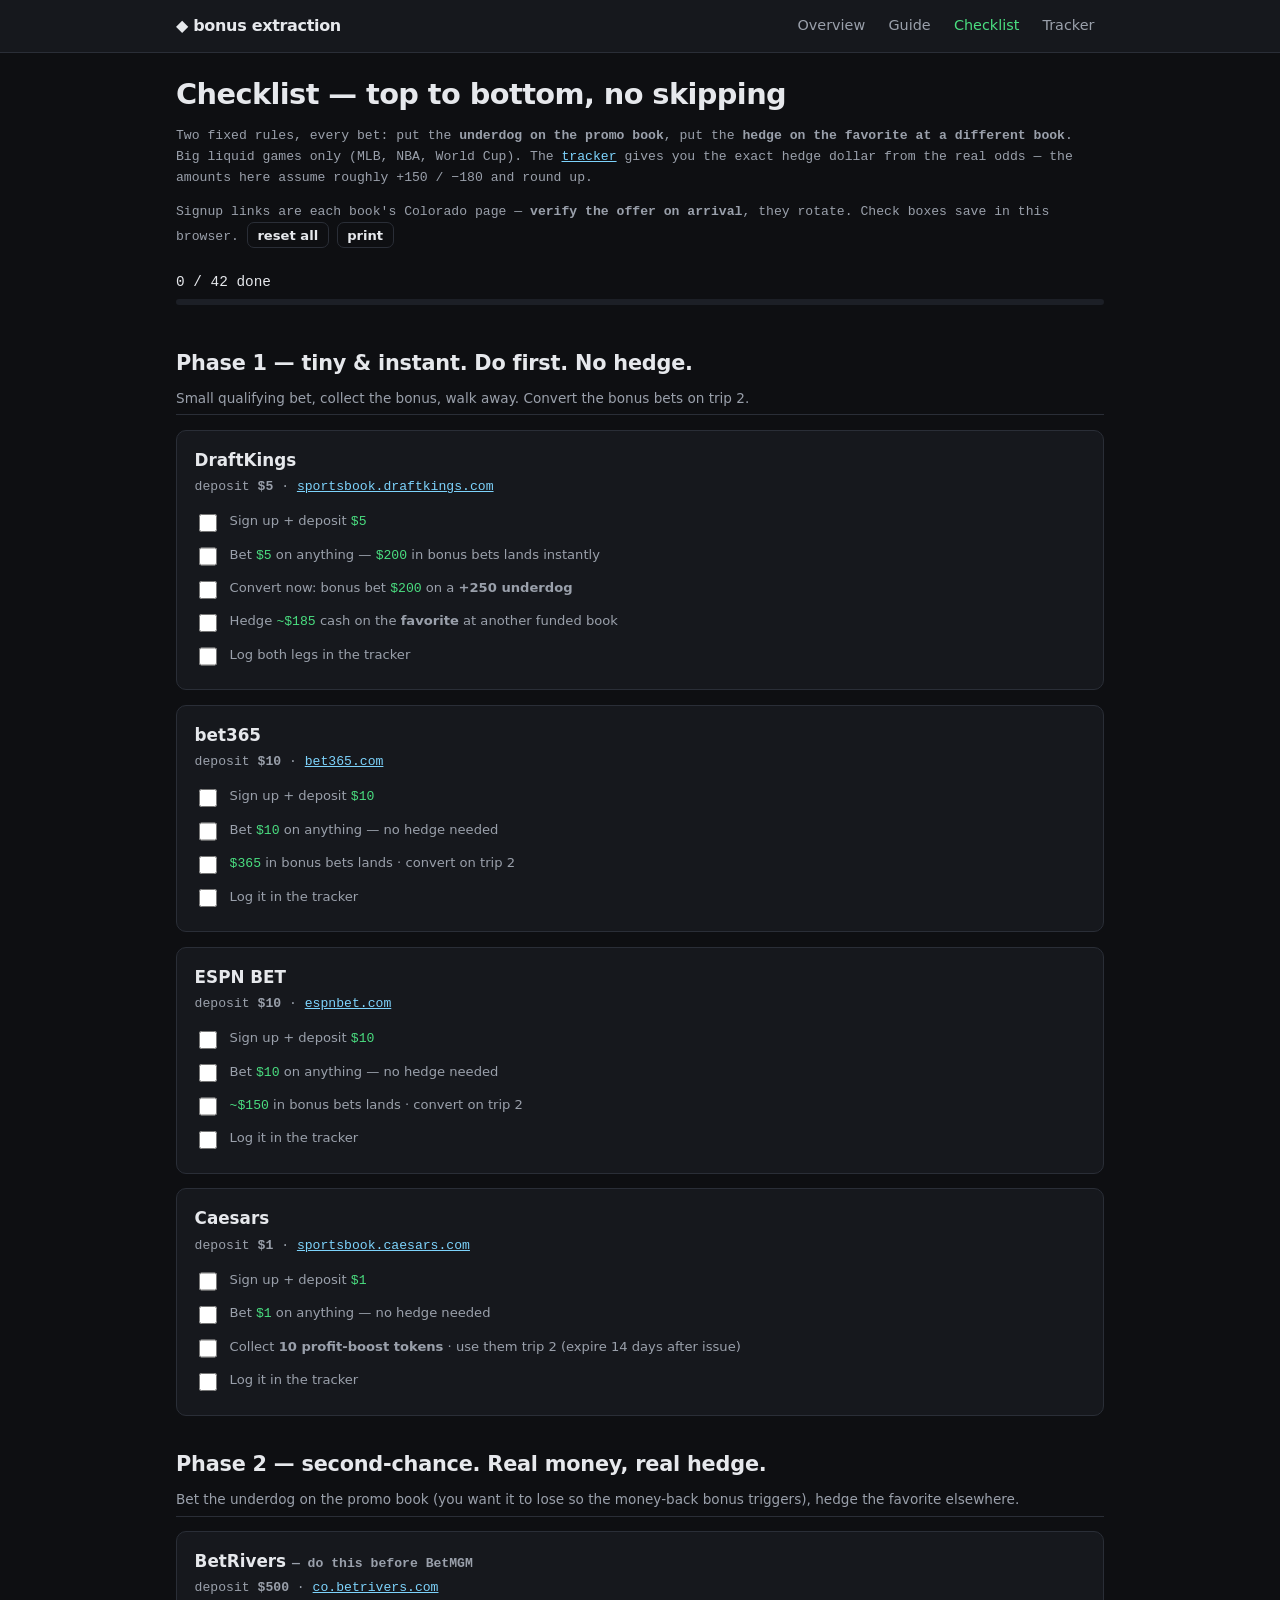
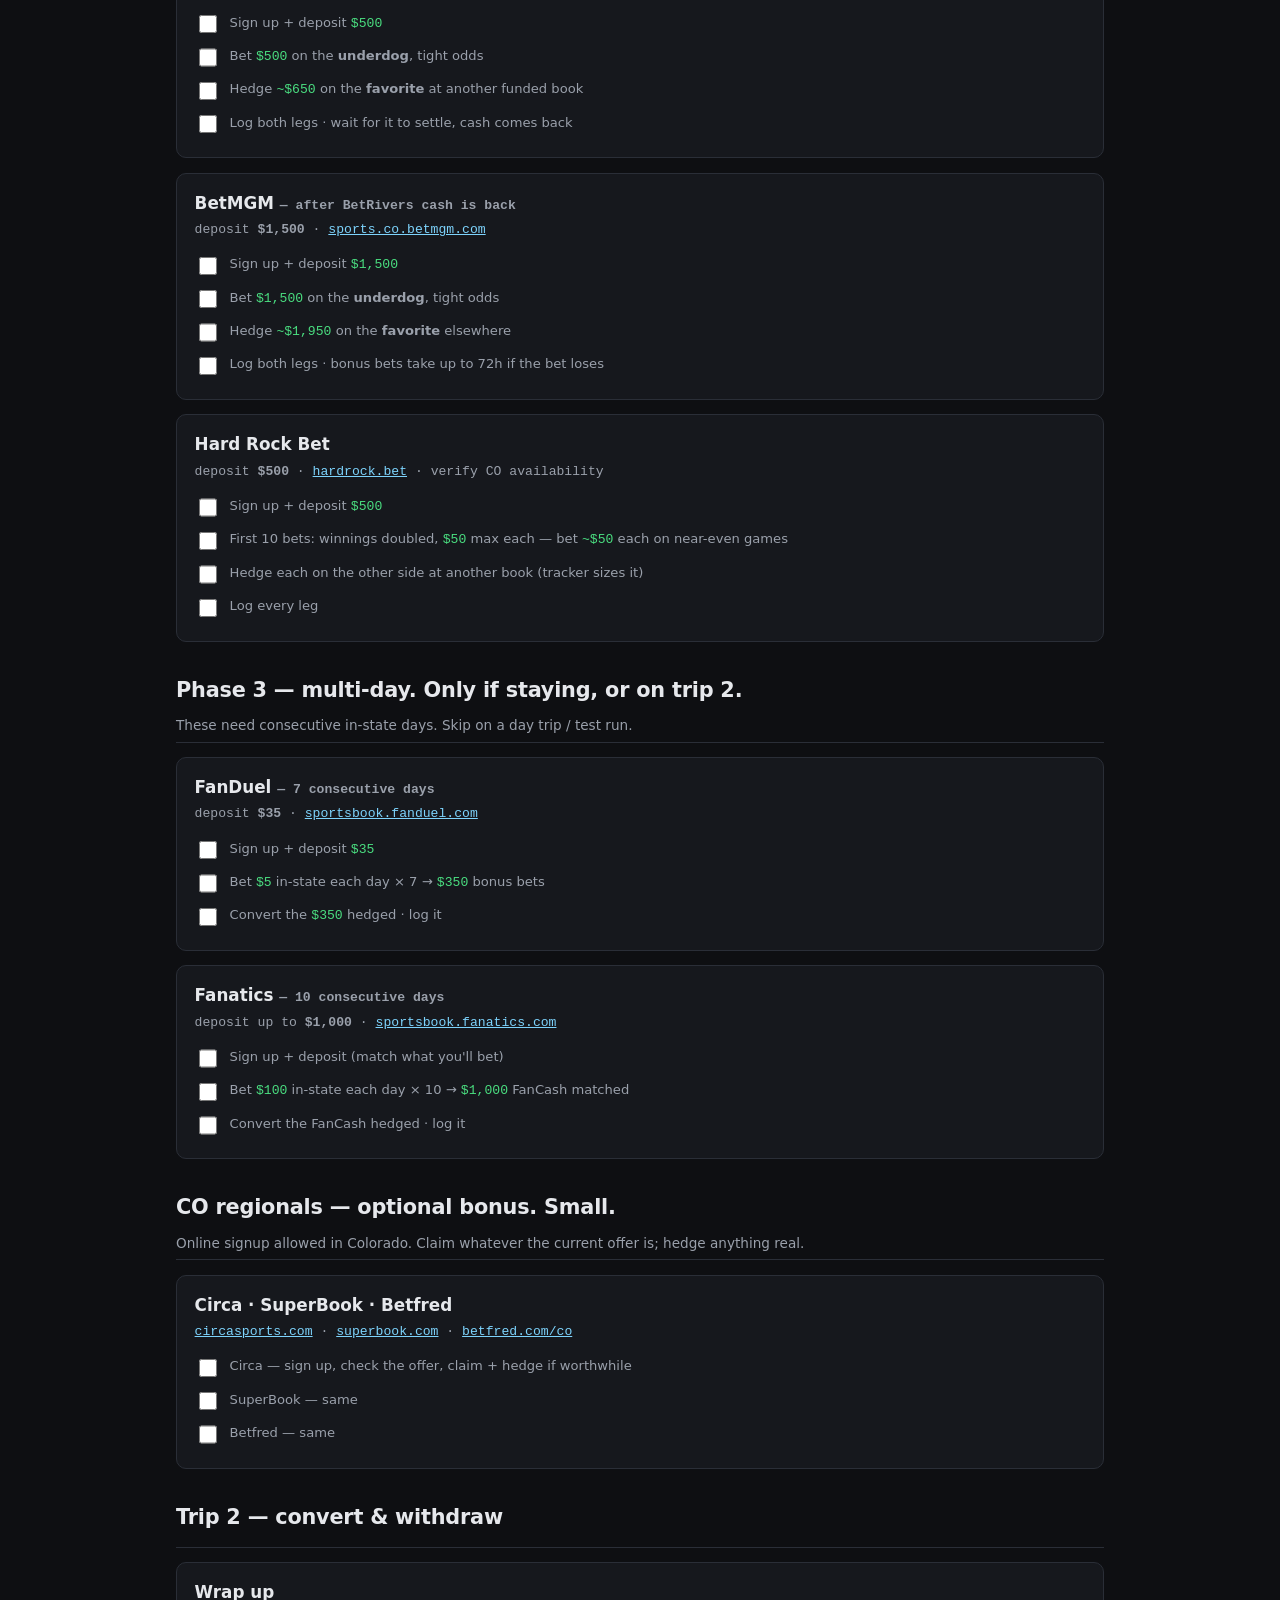
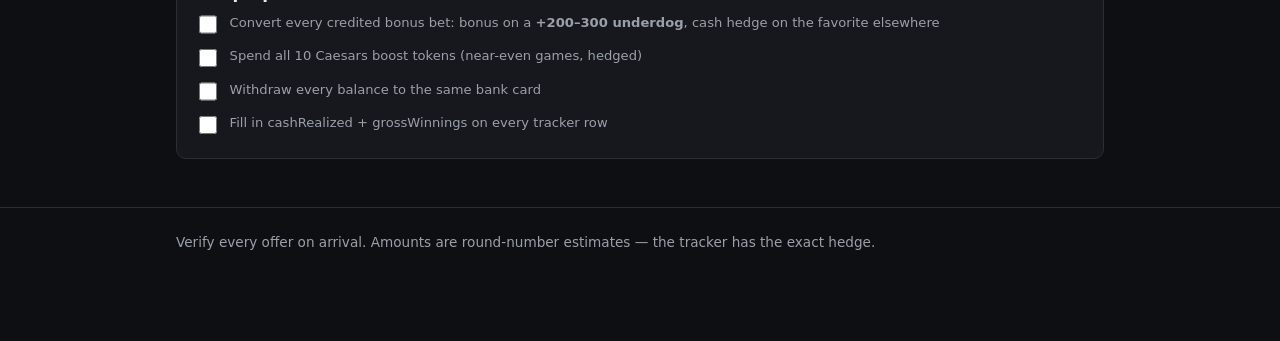
==== checklist.html @ 3ed92b59 "Add dead-simple checkbox run-sheet (checklist.html) Per book: signup URL, underdog/favorite role, do" ====
<!doctype html>
<html lang="en">
<head>
  <meta charset="utf-8">
  <meta name="viewport" content="width=device-width, initial-scale=1">
  <meta name="robots" content="noindex">
  <title>Checklist — do these in order</title>
  <link rel="stylesheet" href="css/style.css">
  <style>
    .job { background: var(--bg-raised); border: 1px solid var(--border); border-radius: 10px; padding: 1rem 1.1rem; margin: 0.9rem 0; }
    .job h3 { margin: 0 0 0.15rem; font-size: 1.05rem; }
    .job .meta { font-family: var(--mono); font-size: 0.82rem; color: var(--text-dim); margin-bottom: 0.6rem; }
    .job .meta a { color: var(--link); }
    .check { display: flex; gap: 0.6rem; align-items: flex-start; padding: 0.3rem 0; font-size: 0.95rem; line-height: 1.45; }
    .check input { width: 1.15rem; height: 1.15rem; flex-shrink: 0; margin-top: 0.15rem; accent-color: var(--accent); }
    .check .amt { font-family: var(--mono); font-variant-numeric: tabular-nums; color: var(--accent); }
    .check.done label { text-decoration: line-through; color: var(--text-dim); }
    .phase { margin: 2rem 0 0.5rem; padding-bottom: 0.3rem; border-bottom: 1px solid var(--border); }
    .phase small { display: block; color: var(--text-dim); font-weight: 400; font-size: 0.85rem; margin-top: 0.15rem; }
    .rule { font-family: var(--mono); font-size: 0.82rem; color: var(--text-dim); }
    .progress { position: sticky; top: 52px; background: var(--bg); padding: 0.6rem 0; z-index: 5; font-family: var(--mono); font-size: 0.9rem; }
    .progress .bar { height: 6px; background: var(--bg-input); border-radius: 999px; overflow: hidden; margin-top: 0.3rem; }
    .progress .bar > i { display: block; height: 100%; background: var(--accent); width: 0; transition: width 0.2s; }
    @media print {
      header.site, footer.site, .progress, #reset, .noprint { display: none !important; }
      .job { break-inside: avoid; border-color: #999; }
      body { background: #fff; color: #000; }
    }
  </style>
</head>
<body>
<header class="site">
  <div class="wrap">
    <a class="brand" href="index.html">◆ bonus extraction</a>
    <nav>
      <a href="index.html">Overview</a>
      <a href="guide.html">Guide</a>
      <a href="checklist.html" class="active">Checklist</a>
      <a href="tracker.html">Tracker</a>
    </nav>
  </div>
</header>

<main class="wrap">
  <h1>Checklist — top to bottom, no skipping</h1>
  <p class="rule">Two fixed rules, every bet: put the <strong>underdog on the promo book</strong>,
    put the <strong>hedge on the favorite at a different book</strong>. Big liquid games only
    (MLB, NBA, World Cup). The <a href="tracker.html">tracker</a> gives you the exact hedge
    dollar from the real odds — the amounts here assume roughly +150 / −180 and round up.</p>
  <p class="rule noprint">Signup links are each book's Colorado page — <strong>verify the offer
    on arrival</strong>, they rotate. Check boxes save in this browser.
    <button id="reset" class="btn ghost sm" type="button">reset all</button>
    <button class="btn ghost sm noprint" type="button" onclick="window.print()">print</button></p>

  <div class="progress">
    <span id="ptext">0 / 0 done</span>
    <div class="bar"><i id="pbar"></i></div>
  </div>

  <div class="phase"><h2>Phase 1 — tiny & instant. Do first. No hedge.</h2>
    <small>Small qualifying bet, collect the bonus, walk away. Convert the bonus bets on trip 2.</small></div>

  <div class="job" data-job>
    <h3>DraftKings</h3>
    <div class="meta">deposit <b>$5</b> · <a href="https://sportsbook.draftkings.com/" target="_blank" rel="noopener">sportsbook.draftkings.com</a></div>
    <div class="check"><input type="checkbox" id="dk1"><label for="dk1">Sign up + deposit <span class="amt">$5</span></label></div>
    <div class="check"><input type="checkbox" id="dk2"><label for="dk2">Bet <span class="amt">$5</span> on anything — <span class="amt">$200</span> in bonus bets lands instantly</label></div>
    <div class="check"><input type="checkbox" id="dk3"><label for="dk3">Convert now: bonus bet <span class="amt">$200</span> on a <b>+250 underdog</b></label></div>
    <div class="check"><input type="checkbox" id="dk4"><label for="dk4">Hedge <span class="amt">~$185</span> cash on the <b>favorite</b> at another funded book</label></div>
    <div class="check"><input type="checkbox" id="dk5"><label for="dk5">Log both legs in the tracker</label></div>
  </div>

  <div class="job" data-job>
    <h3>bet365</h3>
    <div class="meta">deposit <b>$10</b> · <a href="https://www.bet365.com/" target="_blank" rel="noopener">bet365.com</a></div>
    <div class="check"><input type="checkbox" id="b365a"><label for="b365a">Sign up + deposit <span class="amt">$10</span></label></div>
    <div class="check"><input type="checkbox" id="b365b"><label for="b365b">Bet <span class="amt">$10</span> on anything — no hedge needed</label></div>
    <div class="check"><input type="checkbox" id="b365c"><label for="b365c"><span class="amt">$365</span> in bonus bets lands · convert on trip 2</label></div>
    <div class="check"><input type="checkbox" id="b365d"><label for="b365d">Log it in the tracker</label></div>
  </div>

  <div class="job" data-job>
    <h3>ESPN BET</h3>
    <div class="meta">deposit <b>$10</b> · <a href="https://espnbet.com/" target="_blank" rel="noopener">espnbet.com</a></div>
    <div class="check"><input type="checkbox" id="espna"><label for="espna">Sign up + deposit <span class="amt">$10</span></label></div>
    <div class="check"><input type="checkbox" id="espnb"><label for="espnb">Bet <span class="amt">$10</span> on anything — no hedge needed</label></div>
    <div class="check"><input type="checkbox" id="espnc"><label for="espnc"><span class="amt">~$150</span> in bonus bets lands · convert on trip 2</label></div>
    <div class="check"><input type="checkbox" id="espnd"><label for="espnd">Log it in the tracker</label></div>
  </div>

  <div class="job" data-job>
    <h3>Caesars</h3>
    <div class="meta">deposit <b>$1</b> · <a href="https://sportsbook.caesars.com/" target="_blank" rel="noopener">sportsbook.caesars.com</a></div>
    <div class="check"><input type="checkbox" id="cza"><label for="cza">Sign up + deposit <span class="amt">$1</span></label></div>
    <div class="check"><input type="checkbox" id="czb"><label for="czb">Bet <span class="amt">$1</span> on anything — no hedge needed</label></div>
    <div class="check"><input type="checkbox" id="czc"><label for="czc">Collect <b>10 profit-boost tokens</b> · use them trip 2 (expire 14 days after issue)</label></div>
    <div class="check"><input type="checkbox" id="czd"><label for="czd">Log it in the tracker</label></div>
  </div>

  <div class="phase"><h2>Phase 2 — second-chance. Real money, real hedge.</h2>
    <small>Bet the underdog on the promo book (you want it to lose so the money-back bonus triggers), hedge the favorite elsewhere.</small></div>

  <div class="job" data-job>
    <h3>BetRivers <span class="rule">— do this before BetMGM</span></h3>
    <div class="meta">deposit <b>$500</b> · <a href="https://co.betrivers.com/" target="_blank" rel="noopener">co.betrivers.com</a></div>
    <div class="check"><input type="checkbox" id="bra"><label for="bra">Sign up + deposit <span class="amt">$500</span></label></div>
    <div class="check"><input type="checkbox" id="brb"><label for="brb">Bet <span class="amt">$500</span> on the <b>underdog</b>, tight odds</label></div>
    <div class="check"><input type="checkbox" id="brc"><label for="brc">Hedge <span class="amt">~$650</span> on the <b>favorite</b> at another funded book</label></div>
    <div class="check"><input type="checkbox" id="brd"><label for="brd">Log both legs · wait for it to settle, cash comes back</label></div>
  </div>

  <div class="job" data-job>
    <h3>BetMGM <span class="rule">— after BetRivers cash is back</span></h3>
    <div class="meta">deposit <b>$1,500</b> · <a href="https://sports.co.betmgm.com/" target="_blank" rel="noopener">sports.co.betmgm.com</a></div>
    <div class="check"><input type="checkbox" id="mgma"><label for="mgma">Sign up + deposit <span class="amt">$1,500</span></label></div>
    <div class="check"><input type="checkbox" id="mgmb"><label for="mgmb">Bet <span class="amt">$1,500</span> on the <b>underdog</b>, tight odds</label></div>
    <div class="check"><input type="checkbox" id="mgmc"><label for="mgmc">Hedge <span class="amt">~$1,950</span> on the <b>favorite</b> elsewhere</label></div>
    <div class="check"><input type="checkbox" id="mgmd"><label for="mgmd">Log both legs · bonus bets take up to 72h if the bet loses</label></div>
  </div>

  <div class="job" data-job>
    <h3>Hard Rock Bet</h3>
    <div class="meta">deposit <b>$500</b> · <a href="https://app.hardrock.bet/" target="_blank" rel="noopener">hardrock.bet</a> · <span class="rule">verify CO availability</span></div>
    <div class="check"><input type="checkbox" id="hra"><label for="hra">Sign up + deposit <span class="amt">$500</span></label></div>
    <div class="check"><input type="checkbox" id="hrb"><label for="hrb">First 10 bets: winnings doubled, <span class="amt">$50</span> max each — bet <span class="amt">~$50</span> each on near-even games</label></div>
    <div class="check"><input type="checkbox" id="hrc"><label for="hrc">Hedge each on the other side at another book (tracker sizes it)</label></div>
    <div class="check"><input type="checkbox" id="hrd"><label for="hrd">Log every leg</label></div>
  </div>

  <div class="phase"><h2>Phase 3 — multi-day. Only if staying, or on trip 2.</h2>
    <small>These need consecutive in-state days. Skip on a day trip / test run.</small></div>

  <div class="job" data-job>
    <h3>FanDuel <span class="rule">— 7 consecutive days</span></h3>
    <div class="meta">deposit <b>$35</b> · <a href="https://sportsbook.fanduel.com/" target="_blank" rel="noopener">sportsbook.fanduel.com</a></div>
    <div class="check"><input type="checkbox" id="fda"><label for="fda">Sign up + deposit <span class="amt">$35</span></label></div>
    <div class="check"><input type="checkbox" id="fdb"><label for="fdb">Bet <span class="amt">$5</span> in-state each day × 7 → <span class="amt">$350</span> bonus bets</label></div>
    <div class="check"><input type="checkbox" id="fdc"><label for="fdc">Convert the <span class="amt">$350</span> hedged · log it</label></div>
  </div>

  <div class="job" data-job>
    <h3>Fanatics <span class="rule">— 10 consecutive days</span></h3>
    <div class="meta">deposit up to <b>$1,000</b> · <a href="https://sportsbook.fanatics.com/" target="_blank" rel="noopener">sportsbook.fanatics.com</a></div>
    <div class="check"><input type="checkbox" id="fna"><label for="fna">Sign up + deposit (match what you'll bet)</label></div>
    <div class="check"><input type="checkbox" id="fnb"><label for="fnb">Bet <span class="amt">$100</span> in-state each day × 10 → <span class="amt">$1,000</span> FanCash matched</label></div>
    <div class="check"><input type="checkbox" id="fnc"><label for="fnc">Convert the FanCash hedged · log it</label></div>
  </div>

  <div class="phase"><h2>CO regionals — optional bonus. Small.</h2>
    <small>Online signup allowed in Colorado. Claim whatever the current offer is; hedge anything real.</small></div>

  <div class="job" data-job>
    <h3>Circa · SuperBook · Betfred</h3>
    <div class="meta"><a href="https://www.circasports.com/" target="_blank" rel="noopener">circasports.com</a> · <a href="https://co.superbook.com/" target="_blank" rel="noopener">superbook.com</a> · <a href="https://www.betfred.com/co" target="_blank" rel="noopener">betfred.com/co</a></div>
    <div class="check"><input type="checkbox" id="rga"><label for="rga">Circa — sign up, check the offer, claim + hedge if worthwhile</label></div>
    <div class="check"><input type="checkbox" id="rgb"><label for="rgb">SuperBook — same</label></div>
    <div class="check"><input type="checkbox" id="rgc"><label for="rgc">Betfred — same</label></div>
  </div>

  <div class="phase"><h2>Trip 2 — convert & withdraw</h2></div>
  <div class="job" data-job>
    <h3>Wrap up</h3>
    <div class="check"><input type="checkbox" id="w1"><label for="w1">Convert every credited bonus bet: bonus on a <b>+200–300 underdog</b>, cash hedge on the favorite elsewhere</label></div>
    <div class="check"><input type="checkbox" id="w2"><label for="w2">Spend all 10 Caesars boost tokens (near-even games, hedged)</label></div>
    <div class="check"><input type="checkbox" id="w3"><label for="w3">Withdraw every balance to the same bank card</label></div>
    <div class="check"><input type="checkbox" id="w4"><label for="w4">Fill in cashRealized + grossWinnings on every tracker row</label></div>
  </div>
</main>

<footer class="site"><div class="wrap">Verify every offer on arrival. Amounts are round-number estimates — the tracker has the exact hedge.</div></footer>

<script>
  (function () {
    var KEY = 'cuterobot_checklist_v1';
    var boxes = Array.prototype.slice.call(document.querySelectorAll('.check input[type=checkbox]'));
    var saved = {};
    try { saved = JSON.parse(localStorage.getItem(KEY) || '{}'); } catch (e) {}

    function persist() {
      var s = {};
      boxes.forEach(function (b) { if (b.checked) s[b.id] = 1; });
      try { localStorage.setItem(KEY, JSON.stringify(s)); } catch (e) {}
    }
    function paint(b) { b.closest('.check').classList.toggle('done', b.checked); }
    function progress() {
      var done = boxes.filter(function (b) { return b.checked; }).length;
      document.getElementById('ptext').textContent = done + ' / ' + boxes.length + ' done';
      document.getElementById('pbar').style.width = (boxes.length ? (done / boxes.length * 100) : 0) + '%';
    }
    boxes.forEach(function (b) {
      b.checked = !!saved[b.id];
      paint(b);
      b.addEventListener('change', function () { paint(b); persist(); progress(); });
    });
    document.getElementById('reset').addEventListener('click', function () {
      if (!confirm('Uncheck everything?')) return;
      boxes.forEach(function (b) { b.checked = false; paint(b); });
      persist(); progress();
    });
    progress();
  })();
</script>
</body>
</html>
---- css/style.css ----
/* cuterobot-bonus — shared styles. Dark, high contrast, monospace numerics, mobile-first. */

:root {
  --bg: #0e0f12;
  --bg-raised: #16181d;
  --bg-input: #1c1f26;
  --border: #2a2e37;
  --text: #e6e8ec;
  --text-dim: #9aa0ab;
  --accent: #4ade80;      /* green — profit / go */
  --accent-dim: #1f3d2b;
  --warn: #fbbf24;        /* amber — verify / caution */
  --warn-dim: #3a2f12;
  --bad: #f87171;         /* red — loss / stop */
  --link: #7dd3fc;
  --mono: ui-monospace, "SF Mono", "JetBrains Mono", Menlo, Consolas, monospace;
  --sans: system-ui, -apple-system, "Segoe UI", Roboto, sans-serif;
}

* { box-sizing: border-box; }

html { -webkit-text-size-adjust: 100%; }

body {
  margin: 0;
  background: var(--bg);
  color: var(--text);
  font: 16px/1.6 var(--sans);
  padding: 0 0 4rem;
}

.wrap { max-width: 960px; margin: 0 auto; padding: 0 1rem; }

/* ---- nav ---- */
header.site {
  border-bottom: 1px solid var(--border);
  background: var(--bg-raised);
  position: sticky; top: 0; z-index: 10;
}
header.site .wrap { display: flex; align-items: center; gap: 1rem; height: 52px; }
header.site a.brand { font-weight: 700; color: var(--text); text-decoration: none; letter-spacing: -0.02em; }
header.site nav { display: flex; gap: 0.25rem; margin-left: auto; }
header.site nav a {
  color: var(--text-dim); text-decoration: none; font-size: 0.9rem;
  padding: 0.35rem 0.6rem; border-radius: 6px;
}
header.site nav a:hover { color: var(--text); background: var(--bg-input); }
header.site nav a.active { color: var(--accent); }

/* ---- typography ---- */
h1 { font-size: 1.8rem; line-height: 1.2; letter-spacing: -0.02em; margin: 1.5rem 0 0.5rem; }
h2 { font-size: 1.3rem; margin: 2rem 0 0.5rem; letter-spacing: -0.01em; }
h3 { font-size: 1.05rem; margin: 1.5rem 0 0.4rem; }
p, li { color: var(--text); }
.lede { font-size: 1.1rem; color: var(--text-dim); }
a { color: var(--link); }
code, .num { font-family: var(--mono); }
.num { font-variant-numeric: tabular-nums; }
small, .dim { color: var(--text-dim); }
hr { border: 0; border-top: 1px solid var(--border); margin: 2rem 0; }

/* ---- banners ---- */
.banner {
  border: 1px solid var(--warn); background: var(--warn-dim);
  border-radius: 8px; padding: 0.8rem 1rem; margin: 1rem 0;
  font-size: 0.92rem;
}
.banner.blocking { border-color: var(--bad); background: #3a1414; }
.banner strong { color: var(--text); }
.banner.dismissable { display: flex; gap: 1rem; align-items: flex-start; }
.banner.dismissable button {
  margin-left: auto; background: none; border: 1px solid currentColor;
  color: inherit; border-radius: 5px; padding: 0.15rem 0.5rem; cursor: pointer;
  flex-shrink: 0;
}

/* ---- cards / callouts ---- */
.card {
  background: var(--bg-raised); border: 1px solid var(--border);
  border-radius: 10px; padding: 1rem 1.2rem; margin: 1rem 0;
}
.grid2 { display: grid; grid-template-columns: 1fr 1fr; gap: 0.75rem; }
@media (max-width: 640px) { .grid2 { grid-template-columns: 1fr; } }

/* ---- tables ---- */
.tbl-scroll { overflow-x: auto; -webkit-overflow-scrolling: touch; margin: 1rem 0; }
table { border-collapse: collapse; width: 100%; font-size: 0.9rem; }
th, td { text-align: left; padding: 0.5rem 0.6rem; border-bottom: 1px solid var(--border); }
th { color: var(--text-dim); font-weight: 600; white-space: nowrap; }
td.num, th.num { text-align: right; font-family: var(--mono); font-variant-numeric: tabular-nums; }
tr:hover td { background: var(--bg-input); }

/* ---- forms ---- */
label { display: block; font-size: 0.82rem; color: var(--text-dim); margin-bottom: 0.2rem; }
input, select, textarea {
  width: 100%; background: var(--bg-input); border: 1px solid var(--border);
  color: var(--text); border-radius: 6px; padding: 0.5rem 0.6rem;
  font: inherit; font-family: var(--mono);
}
input:focus, select:focus, textarea:focus { outline: 2px solid var(--link); outline-offset: 0; }
textarea { font-family: var(--sans); min-height: 3rem; resize: vertical; }
.field { margin-bottom: 0.75rem; }
.form-grid { display: grid; grid-template-columns: repeat(auto-fit, minmax(150px, 1fr)); gap: 0.75rem; }

button.btn, a.btn {
  display: inline-block; background: var(--accent); color: #05130b;
  border: 0; border-radius: 7px; padding: 0.55rem 1rem; font-weight: 600;
  font-family: var(--sans); cursor: pointer; text-decoration: none; font-size: 0.95rem;
}
button.btn:hover, a.btn:hover { filter: brightness(1.08); }
button.btn.ghost, a.btn.ghost { background: none; border: 1px solid var(--border); color: var(--text); }
button.btn.sm { padding: 0.3rem 0.6rem; font-size: 0.82rem; }

/* ---- computed-result box ---- */
.result { background: var(--accent-dim); border: 1px solid var(--accent); border-radius: 10px; padding: 1rem 1.2rem; margin: 1rem 0; }
.result.negative { background: #2a1414; border-color: var(--bad); }
.result .big { font-family: var(--mono); font-size: 1.6rem; font-weight: 700; font-variant-numeric: tabular-nums; }
.result .row { display: flex; justify-content: space-between; font-family: var(--mono); font-size: 0.9rem; padding: 0.15rem 0; }
.result .row span:last-child { font-variant-numeric: tabular-nums; }

/* ---- summary bar ---- */
.summary { display: grid; grid-template-columns: repeat(auto-fit, minmax(130px, 1fr)); gap: 0.5rem; margin: 1rem 0; }
.summary .stat { background: var(--bg-raised); border: 1px solid var(--border); border-radius: 8px; padding: 0.6rem 0.8rem; }
.summary .stat .k { font-size: 0.72rem; color: var(--text-dim); text-transform: uppercase; letter-spacing: 0.04em; }
.summary .stat .v { font-family: var(--mono); font-size: 1.15rem; font-variant-numeric: tabular-nums; margin-top: 0.15rem; }
.pos { color: var(--accent); }
.neg { color: var(--bad); }

/* ---- status pills ---- */
.pill { font-family: var(--mono); font-size: 0.75rem; padding: 0.1rem 0.45rem; border-radius: 999px; border: 1px solid var(--border); white-space: nowrap; }
.pill.pending { color: var(--warn); border-color: var(--warn); }
.pill.settled { color: var(--text-dim); }
.pill.bonus_credited { color: var(--link); border-color: var(--link); }
.pill.converted { color: var(--accent); border-color: var(--accent); }

/* ---- misc ---- */
.step { counter-increment: step; position: relative; padding-left: 2.4rem; margin: 1.5rem 0; }
.step::before {
  content: counter(step); position: absolute; left: 0; top: 0;
  width: 1.7rem; height: 1.7rem; border-radius: 50%; background: var(--bg-input);
  border: 1px solid var(--border); color: var(--accent);
  display: flex; align-items: center; justify-content: center;
  font-family: var(--mono); font-size: 0.85rem; font-weight: 700;
}
ol.steps { list-style: none; counter-reset: step; padding: 0; }
footer.site { border-top: 1px solid var(--border); margin-top: 3rem; padding: 1.5rem 0; color: var(--text-dim); font-size: 0.85rem; }
.kbd { font-family: var(--mono); background: var(--bg-input); border: 1px solid var(--border); border-radius: 4px; padding: 0.05rem 0.35rem; font-size: 0.85em; }
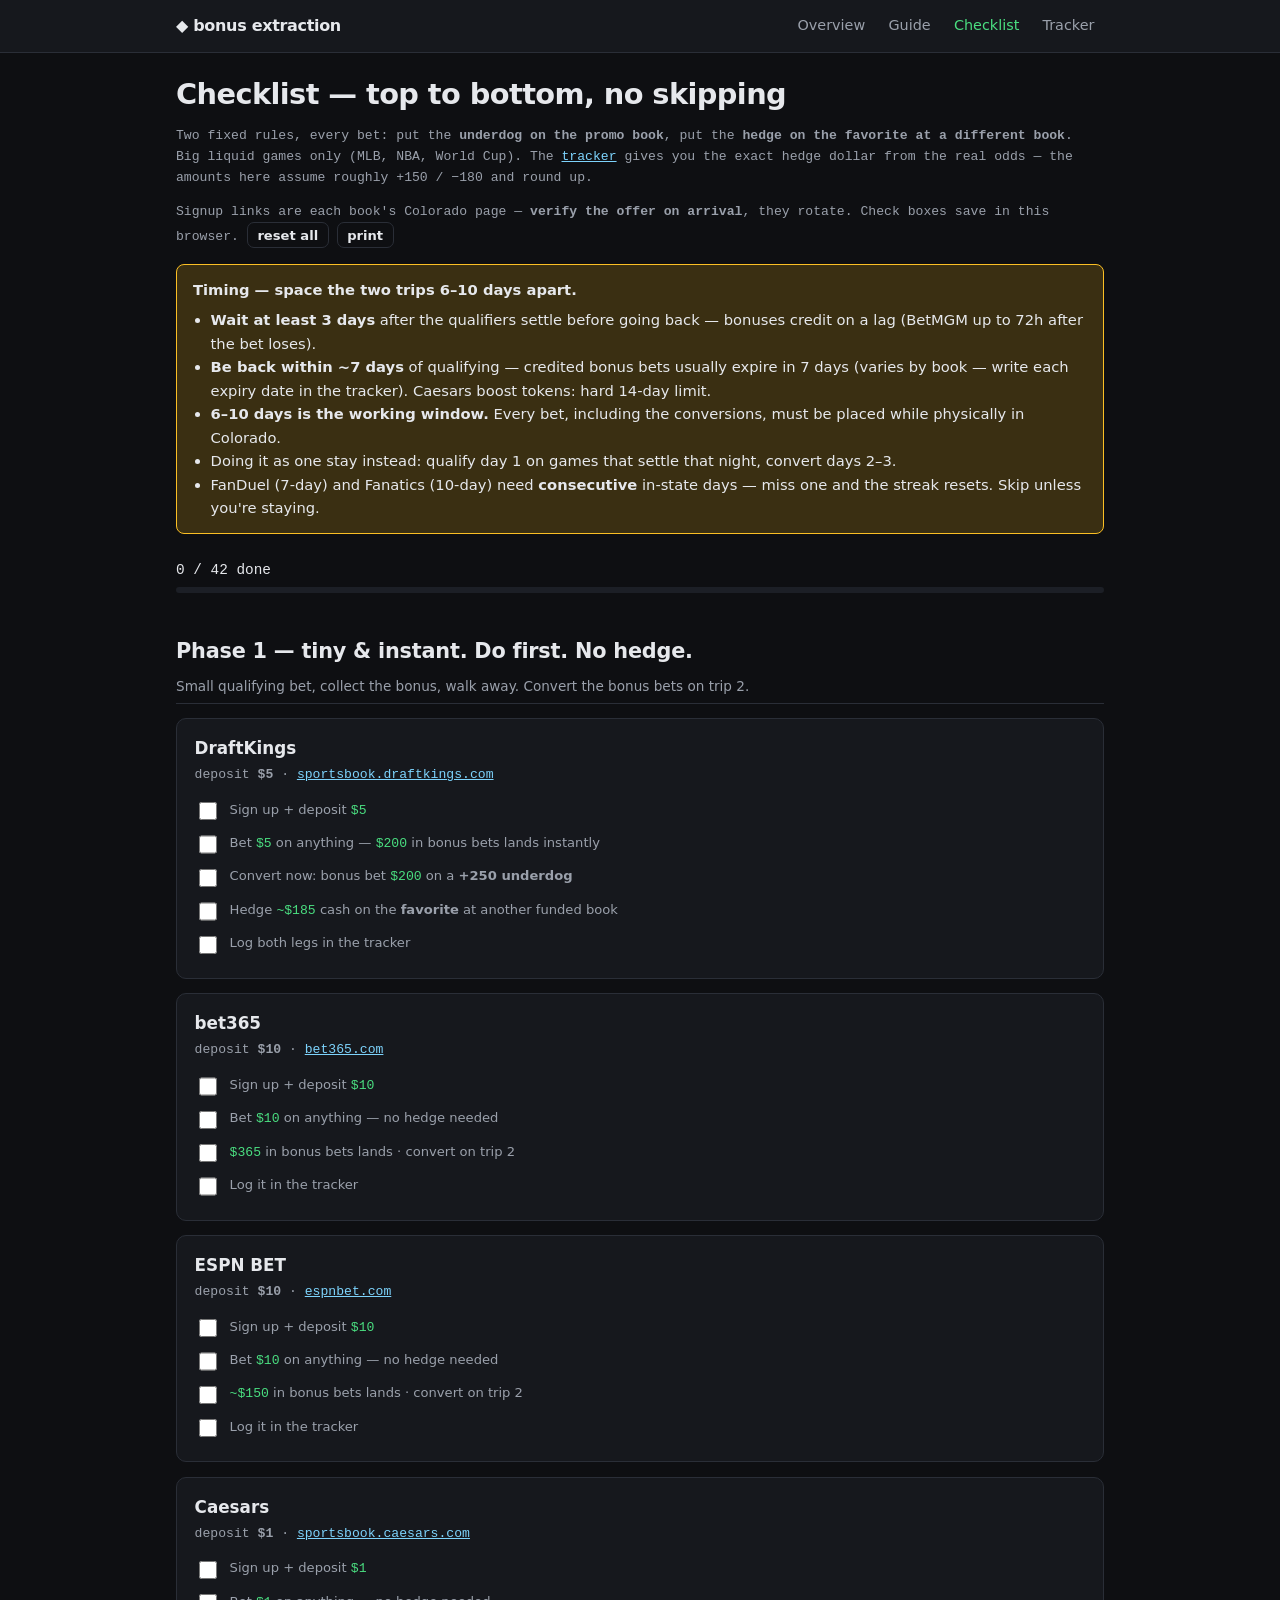
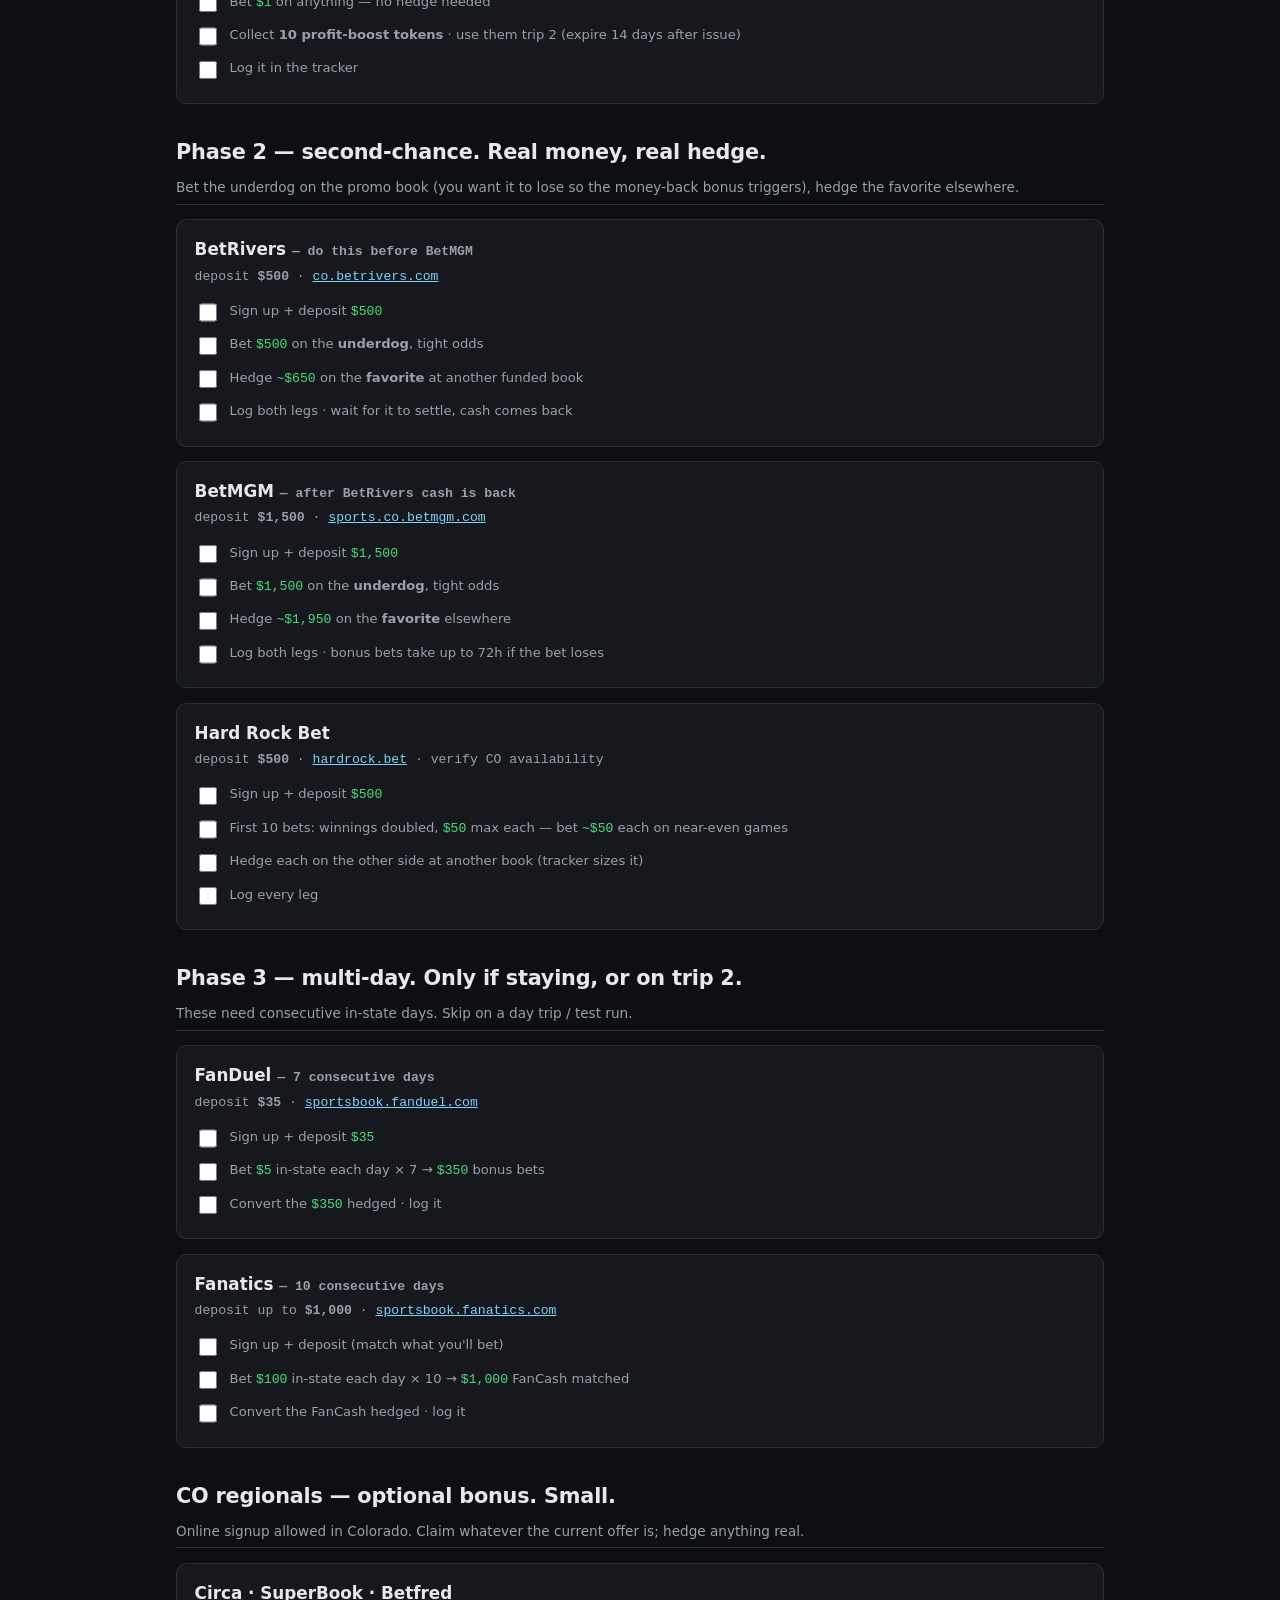
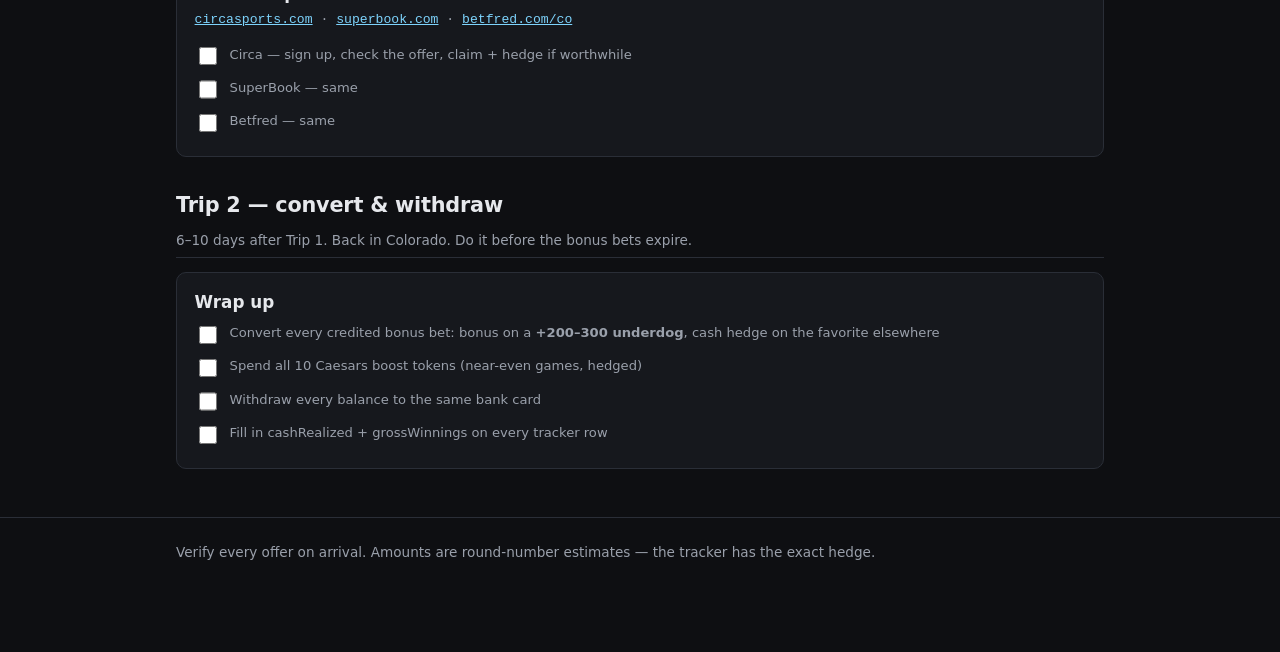
==== commit 2cdcb072: "Add trip day-spacing notes to checklist (6-10 day window) Co-Authored-By: Claude Sonnet 5 <noreply@a" ====
--- a/checklist.html
+++ b/checklist.html
@@ -52,6 +52,23 @@
     <button id="reset" class="btn ghost sm" type="button">reset all</button>
     <button class="btn ghost sm noprint" type="button" onclick="window.print()">print</button></p>
 
+  <div class="banner">
+    <strong>Timing — space the two trips 6–10 days apart.</strong>
+    <ul style="margin:0.4rem 0 0;padding-left:1.1rem">
+      <li><b>Wait at least 3 days</b> after the qualifiers settle before going back — bonuses
+        credit on a lag (BetMGM up to 72h after the bet loses).</li>
+      <li><b>Be back within ~7 days</b> of qualifying — credited bonus bets usually expire in 7
+        days (varies by book — write each expiry date in the tracker). Caesars boost tokens:
+        hard 14-day limit.</li>
+      <li><b>6–10 days is the working window.</b> Every bet, including the conversions, must be
+        placed while physically in Colorado.</li>
+      <li>Doing it as one stay instead: qualify day 1 on games that settle that night, convert
+        days 2–3.</li>
+      <li>FanDuel (7-day) and Fanatics (10-day) need <b>consecutive</b> in-state days — miss one
+        and the streak resets. Skip unless you're staying.</li>
+    </ul>
+  </div>
+
   <div class="progress">
     <span id="ptext">0 / 0 done</span>
     <div class="bar"><i id="pbar"></i></div>
@@ -157,7 +174,8 @@
     <div class="check"><input type="checkbox" id="rgc"><label for="rgc">Betfred — same</label></div>
   </div>
 
-  <div class="phase"><h2>Trip 2 — convert & withdraw</h2></div>
+  <div class="phase"><h2>Trip 2 — convert &amp; withdraw</h2>
+    <small>6–10 days after Trip 1. Back in Colorado. Do it before the bonus bets expire.</small></div>
   <div class="job" data-job>
     <h3>Wrap up</h3>
     <div class="check"><input type="checkbox" id="w1"><label for="w1">Convert every credited bonus bet: bonus on a <b>+200–300 underdog</b>, cash hedge on the favorite elsewhere</label></div>
